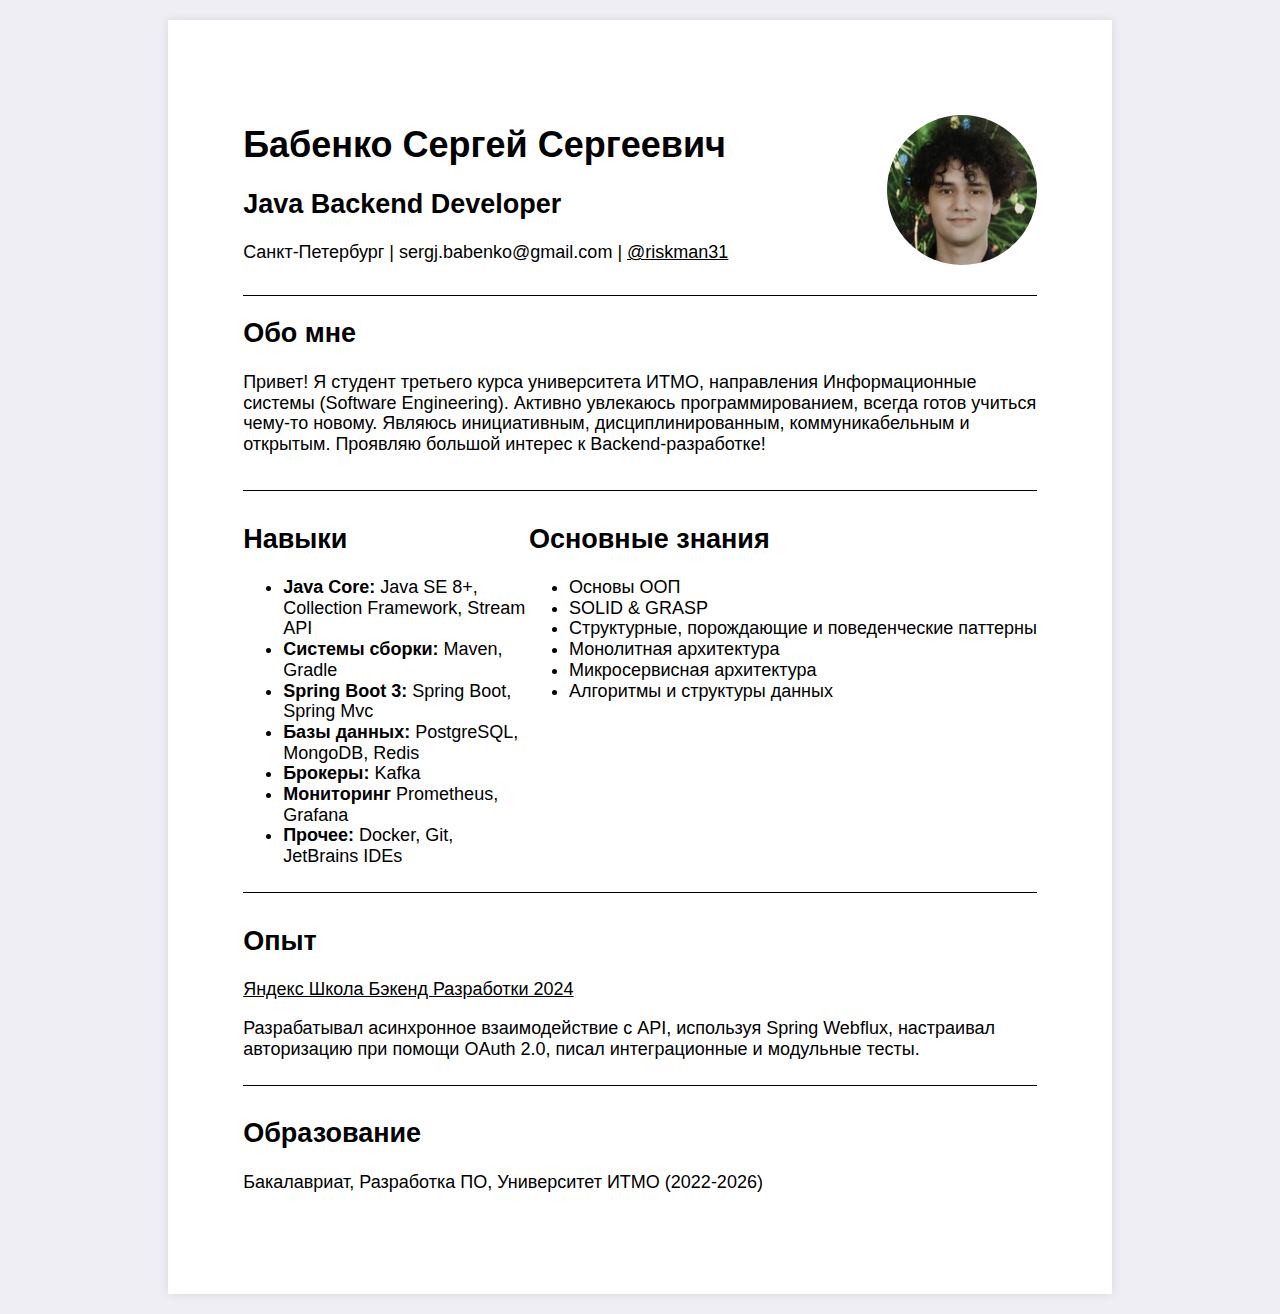
==== index.html @ 493ef545 "feat: lab-3" ====
<!DOCTYPE html>
<html lang="ru">
<head>
    <meta charset="UTF-8">
    <meta name="viewport" content="width=device-width, initial-scale=1.0, maximum-scale=1.0, user-scalable=no">
    <title>CV Сергея Бабенко</title>
    <link rel="stylesheet" href="styles/normalize.css">
    <link rel="stylesheet" href="styles/outline.css">
</head>
<body>
<div class="cv-container">
    <nav class="cv-navigation">
        <a href="index.html">Резюме</a>
    </nav>
    <div class="cv-content">
        <div class="header">
            <div class="header-text">
                <h1>Бабенко Сергей Сергеевич</h1>
                <h2>Java Backend Developer</h2>
                <p>Санкт-Петербург | sergj.babenko@gmail.com | <a href="https://t.me/riskman31">@riskman31</a></p>
            </div>
            <img src="img/me.jpg" class="profile-photo" alt="Sergey Babenko">
        </div>

        <section class="about">
            <h2>Обо мне</h2>
            <p>Привет!
                Я студент третьего курса университета ИТМО, направления
                Информационные системы (Software Engineering). Активно
                увлекаюсь программированием, всегда готов учиться чему-то
                новому.
                Являюсь инициативным, дисциплинированным,
                коммуникабельным и открытым. Проявляю большой интерес к
                Backend-разработке!</p>
        </section>

        <section class="skills">
            <h2>Навыки</h2>
            <ul>
                <li><strong>Java Core:</strong> Java SE 8+, Collection Framework, Stream API</li>
                <li><strong>Системы сборки:</strong> Maven, Gradle</li>
                <li><strong>Spring Boot 3:</strong> Spring Boot, Spring Mvc</li>
                <li><strong>Базы данных:</strong> PostgreSQL, MongoDB, Redis</li>
                <li><strong>Брокеры:</strong> Kafka</li>
                <li><strong>Мониторинг</strong> Prometheus, Grafana</li>
                <li><strong>Прочее:</strong> Docker, Git, JetBrains IDEs</li>
            </ul>
        </section>

        <section class="knowledge">
            <h2>Основные знания</h2>
            <ul>
                <li>Основы ООП</li>
                <li>SOLID & GRASP</li>
                <li>Структурные, порождающие и поведенческие паттерны</li>
                <li>Монолитная архитектура</li>
                <li>Микросервисная архитектура</li>
                <li>Алгоритмы и структуры данных</li>
            </ul>
        </section>

        <section class="experience">
            <h2>Опыт</h2>
            <a href="https://disk.yandex.ru/i/JkF7RMF0t3ciCw" class="ya-school-hyperlink" >Яндекс Школа Бэкенд Разработки 2024</a>
            <p>Разрабатывал асинхронное взаимодействие с API,
                используя Spring Webflux, настраивал авторизацию при
                помощи OAuth 2.0, писал интеграционные и модульные
                тесты.</p>
        </section>

        <section class="education">
            <h2>Образование</h2>
            <p>Бакалавриат, Разработка ПО, Университет ИТМО (2022-2026)</p>
        </section>
    </div>
</div>
</body>
</html>
---- styles/outline.css ----
@media screen and (max-width: 768px) {
    .profile-photo {
        display: none;
    }
}

body {
    font-family: Arial, sans-serif;
    font-size: 18px;
    background-color: rgba(22, 10, 101, 0.07);
    display: flex;
    justify-content: center;
    padding: 20px;
}

.cv-navigation {
    position: absolute;
    width: 100%;
    top: -50px;
    left: 0;
    border-bottom: 1px solid #ccc;
    padding: 10px;
    text-align: left;
    background-color: white;
    transition: top 0.3s ease;
}

.cv-container:hover .cv-navigation {
    top: 0;
}

.cv-navigation a {
    margin: 0 15px;
    text-decoration: none;
    color: #000;
    font-weight: bold;
}

.cv-navigation a {
    margin: 0 15px;
    text-decoration: none;
    color: #000;
    font-weight: bold;
}

.header-text a {
    color: black;
    text-underline: black;
    text-decoration-color: black;
}
.cv-container {
    position: relative;
    background-color: white;
    width: 210mm;
    height: 297mm;
    padding: 20mm;
    box-shadow: 0 0 10px rgba(0, 0, 0, 0.1);
    overflow: hidden;
    display: grid;
    grid-template-columns: 1fr;
    grid-template-rows: auto;
}



.cv-content {
    display: contents;
}

.header {
    grid-column: span 2;
    display: flex;
    justify-content: space-between;
    align-items: center;
    border-bottom: 1px solid black;
    padding-bottom: 10px;
}

.profile-photo {
    width: 150px;
    border-radius: 50%;
}

.about {
    grid-column: span 2;
    border-bottom: 1px solid black;
    padding-bottom: 10px;
    margin-bottom: 10px;
}

.skills {
    grid-column: 1;
}

.knowledge {
    grid-column: 2;
}

.experience, .education {
    grid-column: span 2;
    border-top: 1px solid black;
    padding-top: 10px;
}

.ya-school-hyperlink {
    color: black;
    text-decoration: underline;
}
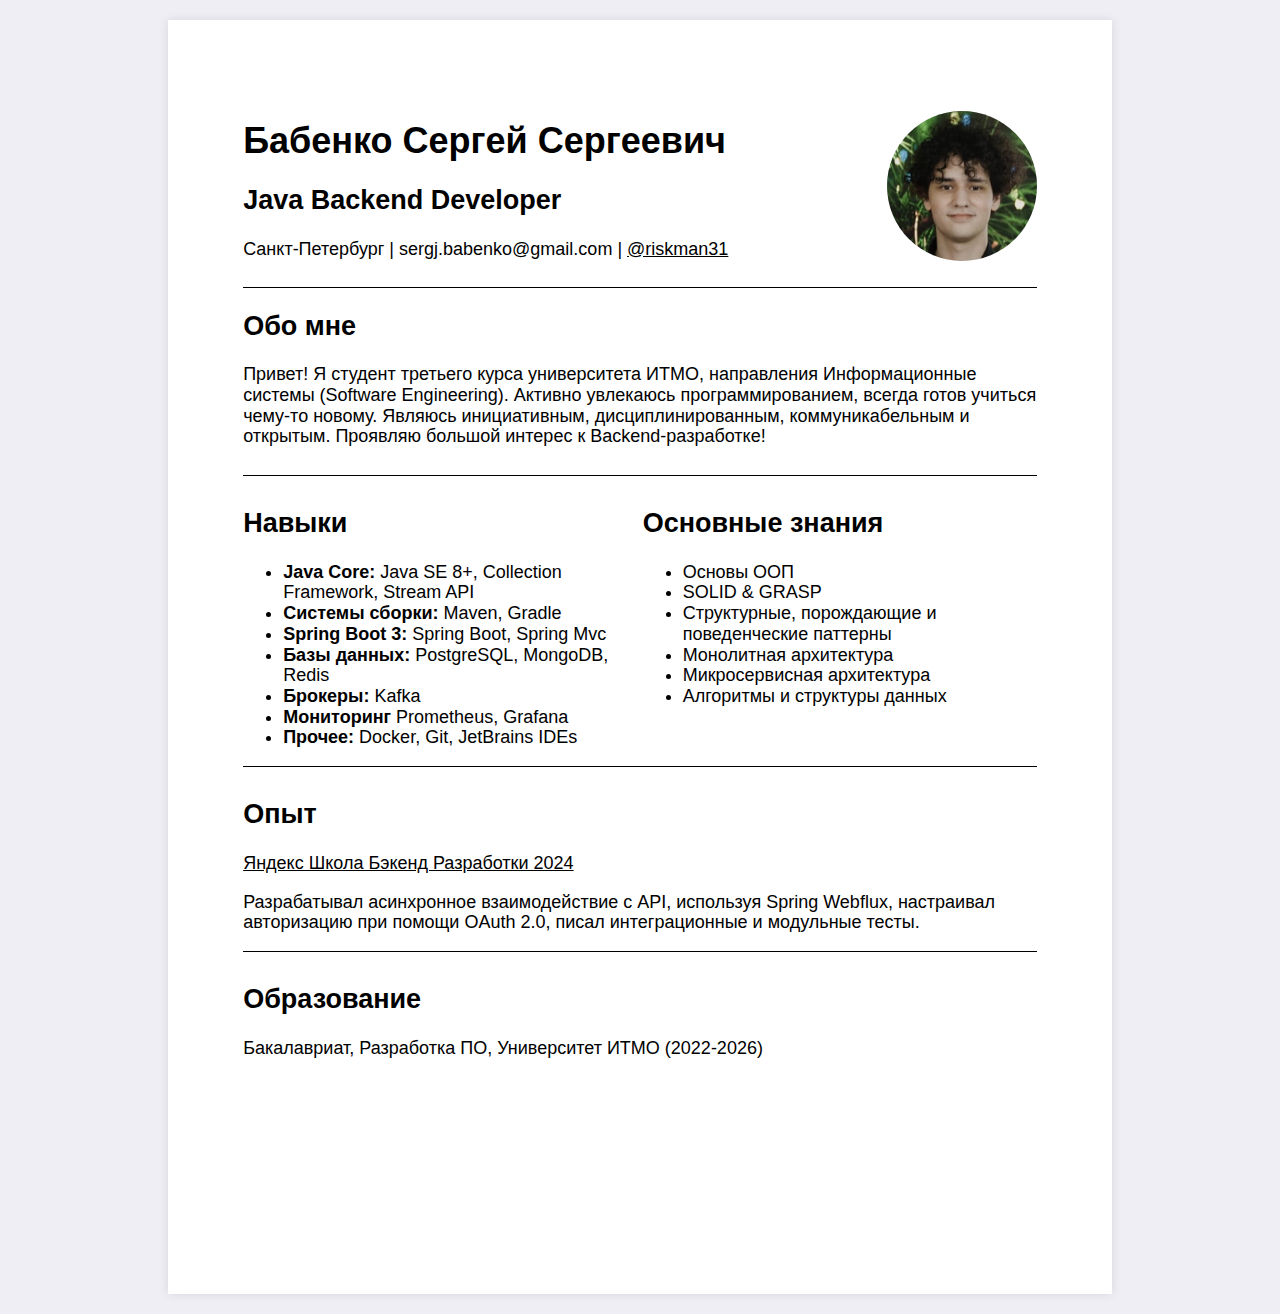
==== commit 21d1466e: "fix:: small fixes" ====
--- a/index.html
+++ b/index.html
@@ -33,7 +33,7 @@
                 коммуникабельным и открытым. Проявляю большой интерес к
                 Backend-разработке!</p>
         </section>
-
+        <div class="skills-and-knowledge">
         <section class="skills">
             <h2>Навыки</h2>
             <ul>
@@ -58,7 +58,7 @@
                 <li>Алгоритмы и структуры данных</li>
             </ul>
         </section>
-
+        </div>
         <section class="experience">
             <h2>Опыт</h2>
             <a href="https://disk.yandex.ru/i/JkF7RMF0t3ciCw" class="ya-school-hyperlink" >Яндекс Школа Бэкенд Разработки 2024</a>
--- a/styles/outline.css
+++ b/styles/outline.css
@@ -1,6 +1,41 @@
 @media screen and (max-width: 768px) {
+    .cv-content {
+        transform: scale(0.8);
+        transform-origin: top left;
+    }
+
+    body {
+        overflow-x: hidden;
+    }
+}
+
+@media screen and (max-width: 480px) {
     .profile-photo {
         display: none;
+    }
+
+    .cv-navigation {
+        display: none;
+    }
+
+    .cv-container {
+        height: 100vh;
+        overflow-y: scroll;
+        overflow-x: auto;
+        position: relative;
+    }
+
+    .cv-content {
+        transform: scale(0.8);
+        transform-origin: top left;
+        width: 120%;
+        height: 120%;
+        position: absolute;
+        margin: 10px;
+    }
+
+    body {
+        overflow-x: hidden;
     }
 }
 
@@ -11,6 +46,7 @@
     display: flex;
     justify-content: center;
     padding: 20px;
+    overflow-x: hidden;
 }
 
 .cv-navigation {
@@ -36,18 +72,12 @@
     font-weight: bold;
 }
 
-.cv-navigation a {
-    margin: 0 15px;
-    text-decoration: none;
-    color: #000;
-    font-weight: bold;
-}
-
 .header-text a {
     color: black;
     text-underline: black;
     text-decoration-color: black;
 }
+
 .cv-container {
     position: relative;
     background-color: white;
@@ -55,16 +85,15 @@
     height: 297mm;
     padding: 20mm;
     box-shadow: 0 0 10px rgba(0, 0, 0, 0.1);
-    overflow: hidden;
-    display: grid;
+    overflow-y: auto;
+    overflow-x: auto;
+    display: flex;
     grid-template-columns: 1fr;
     grid-template-rows: auto;
 }
 
-
-
-.cv-content {
-    display: contents;
+.skills-and-knowledge {
+    display: flex;
 }
 
 .header {
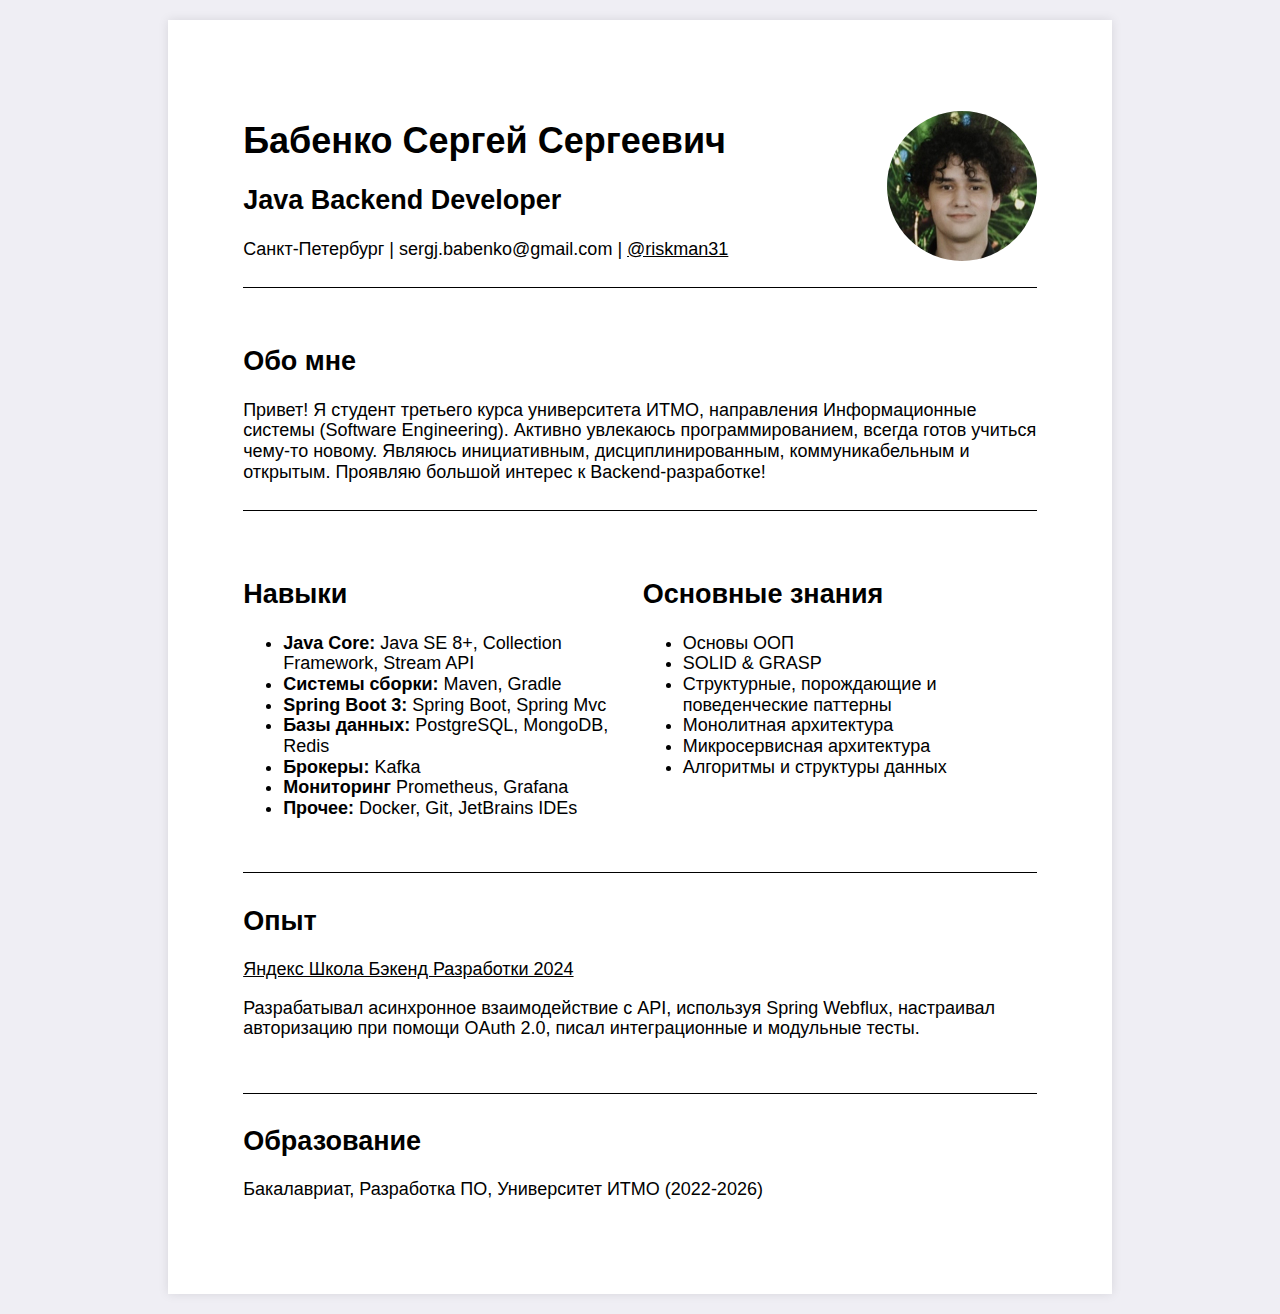
==== commit 5479e86b: "feat: navigation" ====
--- a/index.html
+++ b/index.html
@@ -10,7 +10,8 @@
 <body>
 <div class="cv-container">
     <nav class="cv-navigation">
-        <a href="index.html">Резюме</a>
+        <a href="index.html" class="active">Резюме</a>
+        <a href="#" id="social-links">Соц сети</a>
     </nav>
     <div class="cv-content">
         <div class="header">
@@ -73,6 +74,7 @@
             <p>Бакалавриат, Разработка ПО, Университет ИТМО (2022-2026)</p>
         </section>
     </div>
+    <script src="scripts/navigation.js"></script>
 </div>
 </body>
 </html>
--- a/styles/outline.css
+++ b/styles/outline.css
@@ -1,11 +1,6 @@
 @media screen and (max-width: 768px) {
     .cv-content {
-        transform: scale(0.8);
         transform-origin: top left;
-    }
-
-    body {
-        overflow-x: hidden;
     }
 }
 
@@ -14,28 +9,13 @@
         display: none;
     }
 
-    .cv-navigation {
-        display: none;
+    .header {
+        flex-direction: column;
+        align-items: center;
     }
 
-    .cv-container {
-        height: 100vh;
-        overflow-y: scroll;
-        overflow-x: auto;
-        position: relative;
-    }
-
-    .cv-content {
-        transform: scale(0.8);
-        transform-origin: top left;
-        width: 120%;
-        height: 120%;
-        position: absolute;
-        margin: 10px;
-    }
-
-    body {
-        overflow-x: hidden;
+    .skills-and-knowledge {
+        flex-direction: column;
     }
 }
 
@@ -46,7 +26,6 @@
     display: flex;
     justify-content: center;
     padding: 20px;
-    overflow-x: hidden;
 }
 
 .cv-navigation {
@@ -56,7 +35,6 @@
     left: 0;
     border-bottom: 1px solid #ccc;
     padding: 10px;
-    text-align: left;
     background-color: white;
     transition: top 0.3s ease;
 }
@@ -66,12 +44,16 @@
 }
 
 .cv-navigation a {
-    margin: 0 15px;
+    margin: 15px;
     text-decoration: none;
-    color: #000;
+    color: #999;
     font-weight: bold;
 }
 
+.cv-navigation a.active {
+    text-decoration: underline;
+    color: black; /* Черный цвет для активной ссылки */
+}
 .header-text a {
     color: black;
     text-underline: black;
@@ -79,17 +61,23 @@
 }
 
 .cv-container {
+    display: flex;
+    flex-direction: column;
+    justify-content: space-between;
     position: relative;
     background-color: white;
     width: 210mm;
     height: 297mm;
     padding: 20mm;
     box-shadow: 0 0 10px rgba(0, 0, 0, 0.1);
-    overflow-y: auto;
-    overflow-x: auto;
+    overflow-x: hidden;
+}
+
+.cv-content {
+    flex: 1;
     display: flex;
-    grid-template-columns: 1fr;
-    grid-template-rows: auto;
+    flex-direction: column;
+    justify-content: space-between;
 }
 
 .skills-and-knowledge {
@@ -97,7 +85,6 @@
 }
 
 .header {
-    grid-column: span 2;
     display: flex;
     justify-content: space-between;
     align-items: center;
@@ -111,22 +98,12 @@
 }
 
 .about {
-    grid-column: span 2;
     border-bottom: 1px solid black;
     padding-bottom: 10px;
     margin-bottom: 10px;
 }
 
-.skills {
-    grid-column: 1;
-}
-
-.knowledge {
-    grid-column: 2;
-}
-
 .experience, .education {
-    grid-column: span 2;
     border-top: 1px solid black;
     padding-top: 10px;
 }
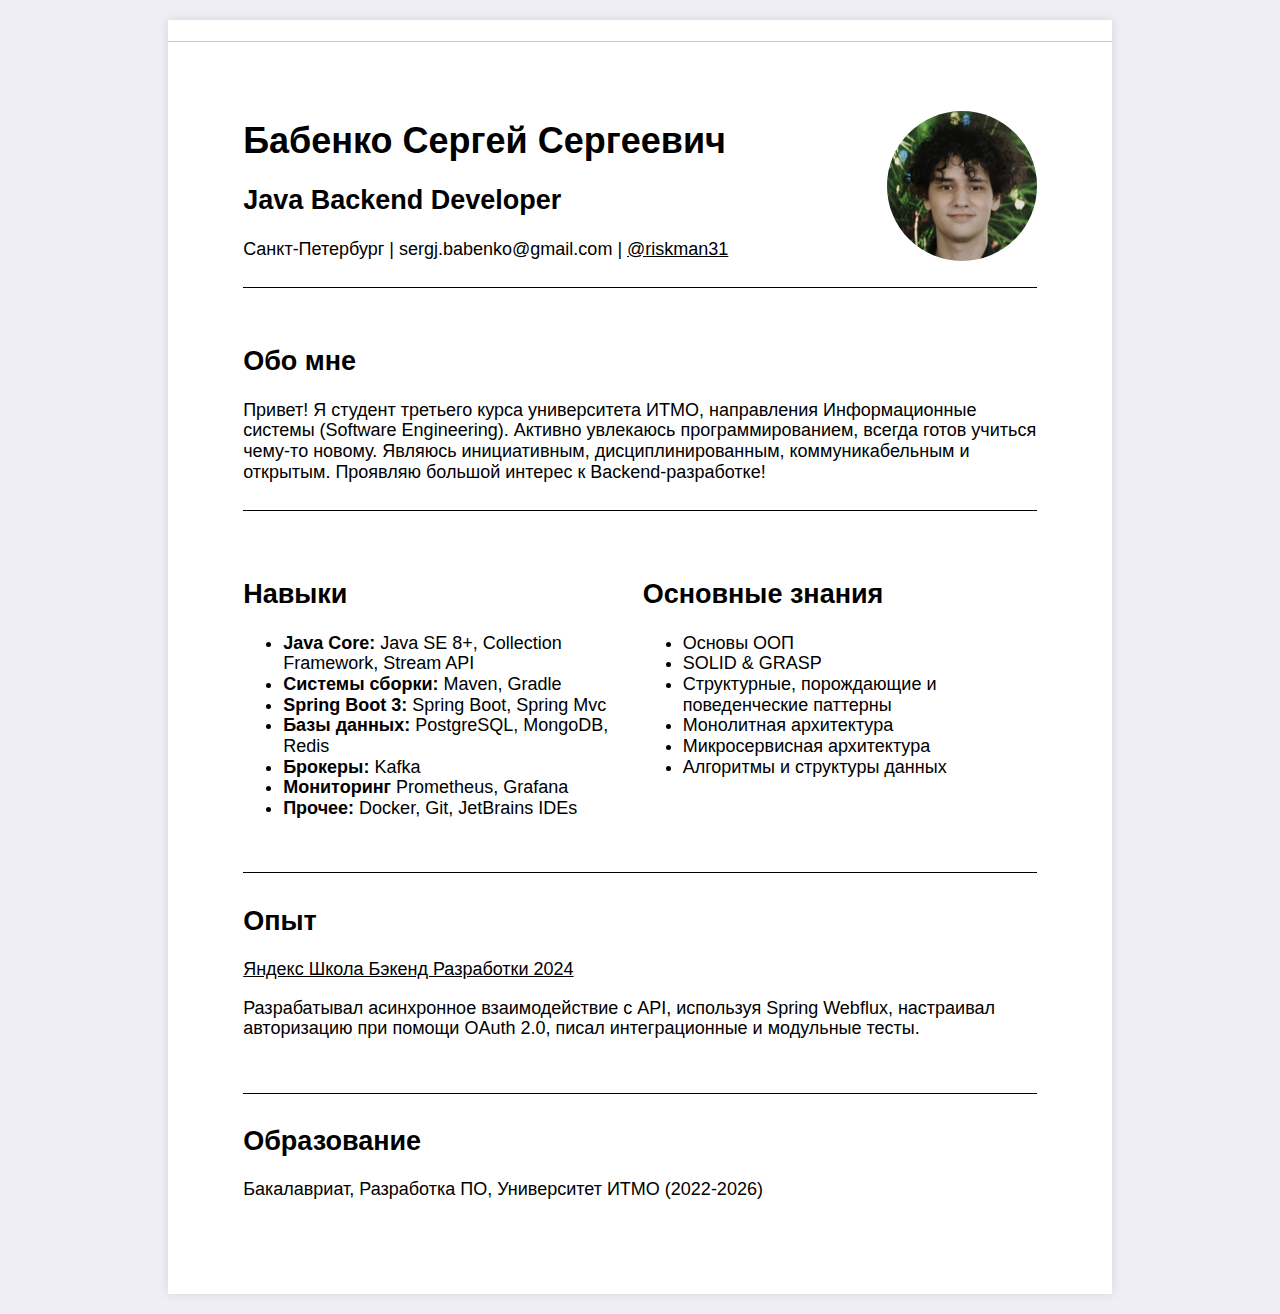
==== commit bc29e8a4: "feat: lab4" ====
--- a/index.html
+++ b/index.html
@@ -6,73 +6,84 @@
     <title>CV Сергея Бабенко</title>
     <link rel="stylesheet" href="styles/normalize.css">
     <link rel="stylesheet" href="styles/outline.css">
+    <link rel="stylesheet" href="styles/socials.css">
 </head>
 <body>
 <div class="cv-container">
     <nav class="cv-navigation">
-        <a href="index.html" class="active">Резюме</a>
-        <a href="#" id="social-links">Соц сети</a>
+        <a href="index.html" class="active" data-target=".resume">Резюме</a>
+        <div class="dropdown">
+            <a href="#" id="socials" class="dropbtn">Соц. сети</a>
+            <div class="dropdown-content">
+                <a href="https://t.me/riskman31"><img src="img/Telegram_black.png" alt="Telegram Icon" class="social-icon"> Telegram</a>
+                <a href="https://github.com/riskman5"><img src="img/Github_black.png" alt="Github Icon" class="social-icon"> GitHub</a>
+                <a href="https://www.instagram.com/riskman5_"><img src="img/Instagram_black.png" alt="Instagram Icon" class="social-icon"> Instagram</a>
+                <a href="https://vk.com/riskman31"><img src="img/VK_black.png" alt="VK Icon" class="social-icon"> VK</a>
+                <a href="https://steamcommunity.com/id/riskman5/"><img src="img/Steam_black.png" alt="Steam Icon" class="social-icon"> Steam</a>
+                <a href="#"><img src="img/Discord_black.png" alt="Discord Icon" class="social-icon"> Discord</a>
+            </div>
+        </div>
     </nav>
     <div class="cv-content">
-        <div class="header">
-            <div class="header-text">
-                <h1>Бабенко Сергей Сергеевич</h1>
-                <h2>Java Backend Developer</h2>
-                <p>Санкт-Петербург | sergj.babenko@gmail.com | <a href="https://t.me/riskman31">@riskman31</a></p>
+            <div class="header">
+                <div class="header-text">
+                    <h1>Бабенко Сергей Сергеевич</h1>
+                    <h2>Java Backend Developer</h2>
+                    <p>Санкт-Петербург | sergj.babenko@gmail.com | <a href="https://t.me/riskman31">@riskman31</a></p>
+                </div>
+                <img src="img/me.jpg" class="profile-photo" alt="Sergey Babenko">
             </div>
-            <img src="img/me.jpg" class="profile-photo" alt="Sergey Babenko">
-        </div>
 
-        <section class="about">
-            <h2>Обо мне</h2>
-            <p>Привет!
-                Я студент третьего курса университета ИТМО, направления
-                Информационные системы (Software Engineering). Активно
-                увлекаюсь программированием, всегда готов учиться чему-то
-                новому.
-                Являюсь инициативным, дисциплинированным,
-                коммуникабельным и открытым. Проявляю большой интерес к
-                Backend-разработке!</p>
-        </section>
-        <div class="skills-and-knowledge">
-        <section class="skills">
-            <h2>Навыки</h2>
-            <ul>
-                <li><strong>Java Core:</strong> Java SE 8+, Collection Framework, Stream API</li>
-                <li><strong>Системы сборки:</strong> Maven, Gradle</li>
-                <li><strong>Spring Boot 3:</strong> Spring Boot, Spring Mvc</li>
-                <li><strong>Базы данных:</strong> PostgreSQL, MongoDB, Redis</li>
-                <li><strong>Брокеры:</strong> Kafka</li>
-                <li><strong>Мониторинг</strong> Prometheus, Grafana</li>
-                <li><strong>Прочее:</strong> Docker, Git, JetBrains IDEs</li>
-            </ul>
-        </section>
+            <section class="about">
+                <h2>Обо мне</h2>
+                <p>Привет!
+                    Я студент третьего курса университета ИТМО, направления
+                    Информационные системы (Software Engineering). Активно
+                    увлекаюсь программированием, всегда готов учиться чему-то
+                    новому.
+                    Являюсь инициативным, дисциплинированным,
+                    коммуникабельным и открытым. Проявляю большой интерес к
+                    Backend-разработке!</p>
+            </section>
+            <div class="skills-and-knowledge">
+            <section class="skills">
+                <h2>Навыки</h2>
+                <ul>
+                    <li><strong>Java Core:</strong> Java SE 8+, Collection Framework, Stream API</li>
+                    <li><strong>Системы сборки:</strong> Maven, Gradle</li>
+                    <li><strong>Spring Boot 3:</strong> Spring Boot, Spring Mvc</li>
+                    <li><strong>Базы данных:</strong> PostgreSQL, MongoDB, Redis</li>
+                    <li><strong>Брокеры:</strong> Kafka</li>
+                    <li><strong>Мониторинг</strong> Prometheus, Grafana</li>
+                    <li><strong>Прочее:</strong> Docker, Git, JetBrains IDEs</li>
+                </ul>
+            </section>
 
-        <section class="knowledge">
-            <h2>Основные знания</h2>
-            <ul>
-                <li>Основы ООП</li>
-                <li>SOLID & GRASP</li>
-                <li>Структурные, порождающие и поведенческие паттерны</li>
-                <li>Монолитная архитектура</li>
-                <li>Микросервисная архитектура</li>
-                <li>Алгоритмы и структуры данных</li>
-            </ul>
-        </section>
-        </div>
-        <section class="experience">
-            <h2>Опыт</h2>
-            <a href="https://disk.yandex.ru/i/JkF7RMF0t3ciCw" class="ya-school-hyperlink" >Яндекс Школа Бэкенд Разработки 2024</a>
-            <p>Разрабатывал асинхронное взаимодействие с API,
-                используя Spring Webflux, настраивал авторизацию при
-                помощи OAuth 2.0, писал интеграционные и модульные
-                тесты.</p>
-        </section>
+            <section class="knowledge">
+                <h2>Основные знания</h2>
+                <ul>
+                    <li>Основы ООП</li>
+                    <li>SOLID & GRASP</li>
+                    <li>Структурные, порождающие и поведенческие паттерны</li>
+                    <li>Монолитная архитектура</li>
+                    <li>Микросервисная архитектура</li>
+                    <li>Алгоритмы и структуры данных</li>
+                </ul>
+            </section>
+            </div>
+            <section class="experience">
+                <h2>Опыт</h2>
+                <a href="https://disk.yandex.ru/i/JkF7RMF0t3ciCw" class="ya-school-hyperlink" >Яндекс Школа Бэкенд Разработки 2024</a>
+                <p>Разрабатывал асинхронное взаимодействие с API,
+                    используя Spring Webflux, настраивал авторизацию при
+                    помощи OAuth 2.0, писал интеграционные и модульные
+                    тесты.</p>
+            </section>
 
-        <section class="education">
-            <h2>Образование</h2>
-            <p>Бакалавриат, Разработка ПО, Университет ИТМО (2022-2026)</p>
-        </section>
+            <section class="education">
+                <h2>Образование</h2>
+                <p>Бакалавриат, Разработка ПО, Университет ИТМО (2022-2026)</p>
+            </section>
     </div>
     <script src="scripts/navigation.js"></script>
 </div>
--- a/styles/outline.css
+++ b/styles/outline.css
@@ -37,6 +37,9 @@
     padding: 10px;
     background-color: white;
     transition: top 0.3s ease;
+    display: flex;
+    justify-content: center;
+    align-items: center;
 }
 
 .cv-container:hover .cv-navigation {
@@ -52,7 +55,7 @@
 
 .cv-navigation a.active {
     text-decoration: underline;
-    color: black; /* Черный цвет для активной ссылки */
+    color: black;
 }
 .header-text a {
     color: black;
@@ -111,4 +114,4 @@
 .ya-school-hyperlink {
     color: black;
     text-decoration: underline;
-}
+}--- a/styles/socials.css
+++ b/styles/socials.css
@@ -0,0 +1,20 @@
+.dropdown-content {
+    display: none;
+    position: absolute;
+    background-color: white;
+    flex-direction: column;
+    grid-template-columns: repeat(2, 1fr);
+}
+
+.dropdown-content a {
+    display: flex;
+    align-items: center;
+    color: black;
+    text-decoration: none;
+}
+
+.dropdown-content a img {
+    margin-right: 10px;
+    width: 20px;
+    height: 20px;
+}